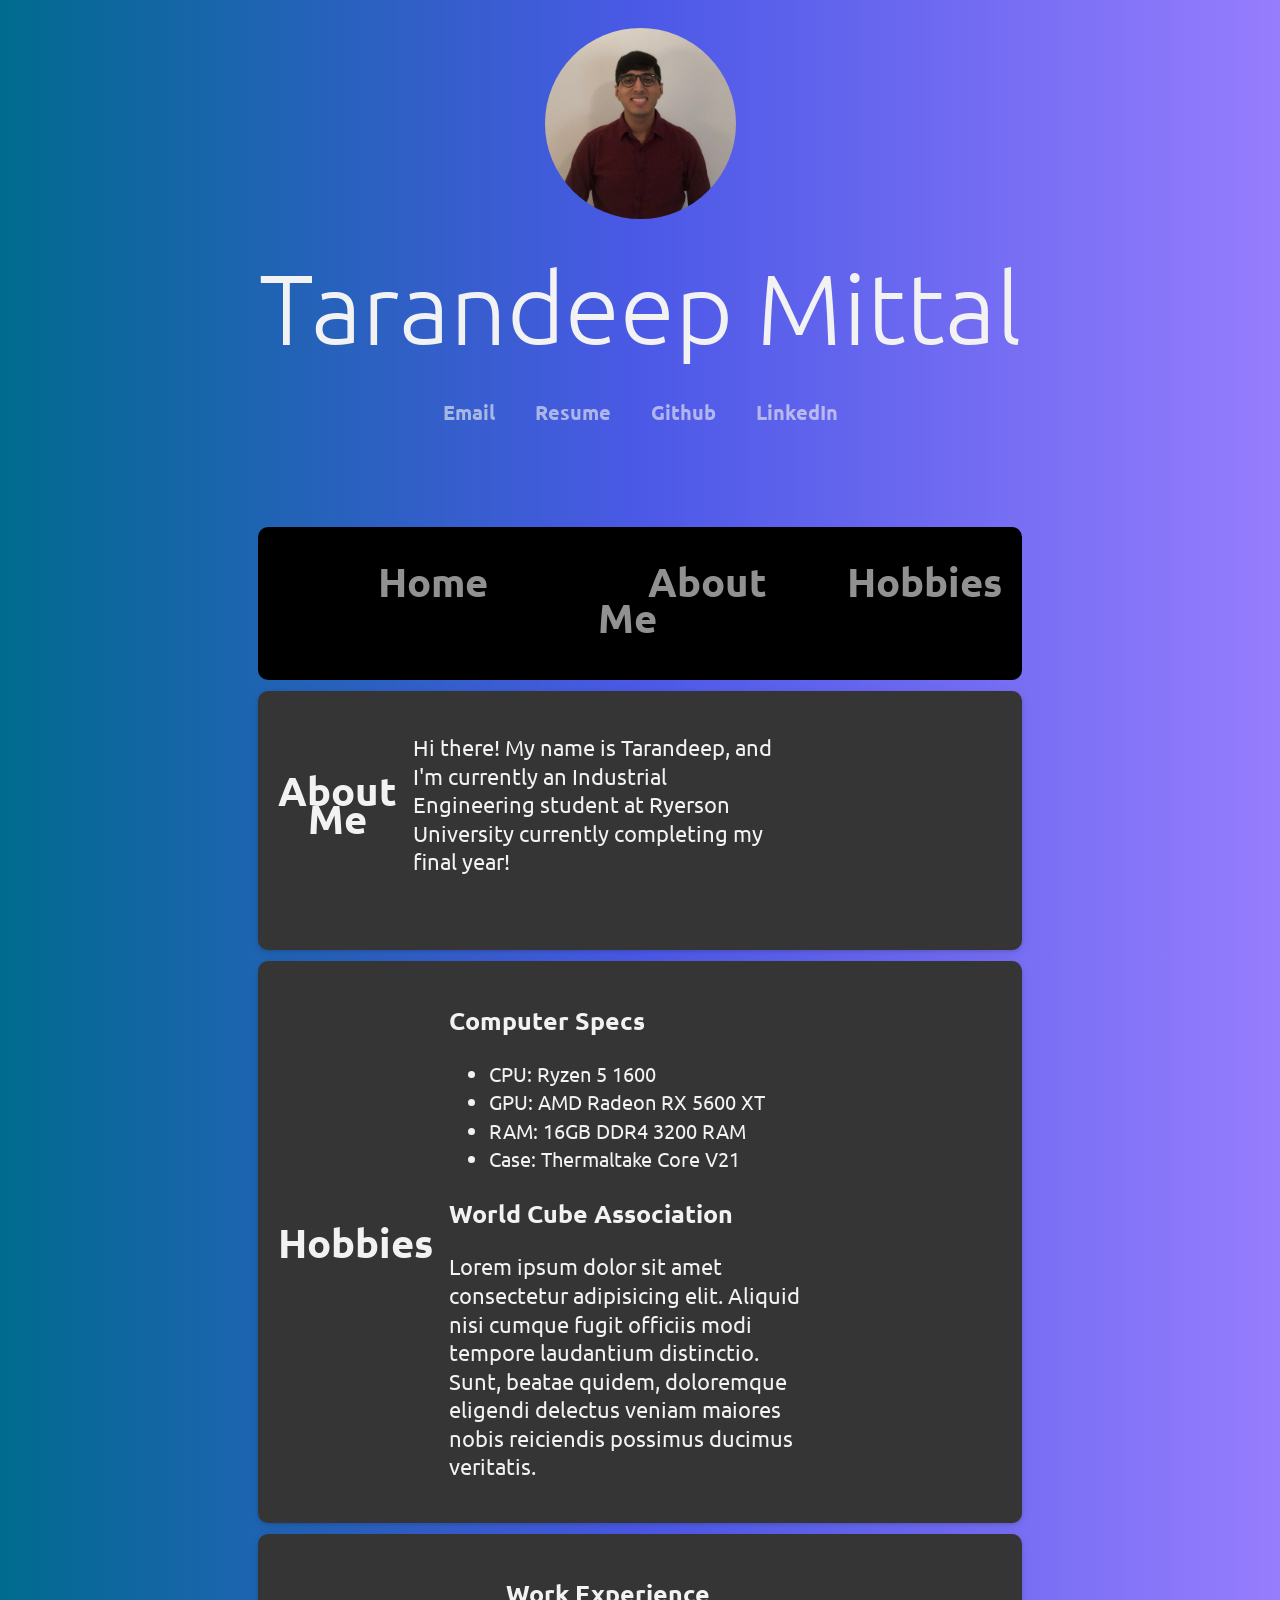
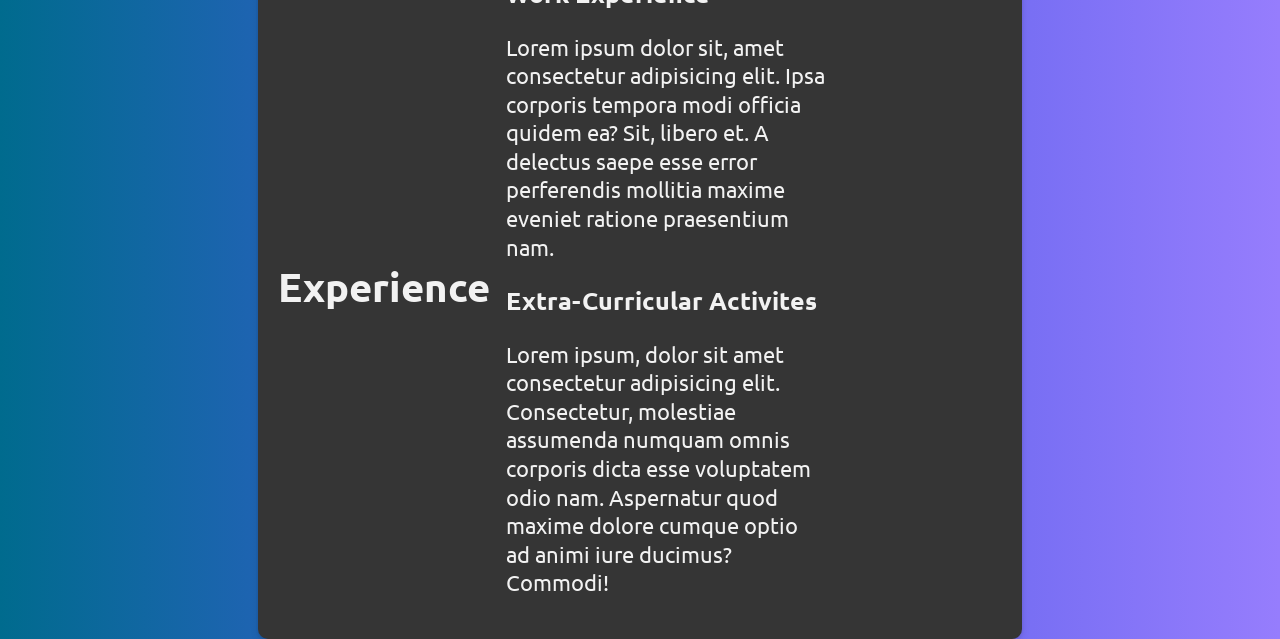
==== index.html @ d3ba20f2 "Adding text to website" ====
<!DOCTYPE html>
<html lang="en">

<head>
    <meta charset="UTF-8">
    <meta name="viewport" content="width=device-width, initial-scale=1.0">
    <meta name="descrition" content="Tarandeep Mittal is a Industrial Engineering student at Ryerson University looking for new opportunities">
    <meta name="tags" content="tmittal, tarandeep5, tarandeepmittal, tarandeep, Tarandeep Mittal, mittaltarandeep">
    <meta name="author" content="Tarandeep Mittal">
    <link rel="stylesheet" href="css/styles.css">
    <!--<link rel="stylesheet" href="css/testing.css">-->
    <link href="https://fonts.googleapis.com/css2?family=Ubuntu&display=swap" rel="stylesheet">
    <title>Tarandeep's Website</title>
</head>

<body>
    <div class="container" id = "home">
        <header id="top-header">
            <div>
                <div id="headshot">
                    <img src="/images/tarandeep_photo.jpeg" style="border-radius:50%;width:25%;height:25%"; alt="tarandeep's headshot"> 
                </div>
                <h1>Tarandeep Mittal</h1>
                <ul class="links">
                    <li><a href="#home">Email</a></li>
                    <li><a href="#about-me">Resume</a></li>
                    <li><a href="https://github.com/tdmittens">Github</a></li>
                    <li><a href="https://www.linkedin.com/in/tarandeepmittal/">LinkedIn</a></li>
                </ul>
            </div>
        
            <div>
                <ul class="navbar">
                    <li><a href="#home">Home</a></li>
                    <li><a href="#about-me">About Me</a></li>
                    <li><a href="#hobbies">Hobbies</a></li>
                    <li><a href="#experience">Experience</a></li>
                </ul>
            </div>
        </header>
        <div class="card" id="about-me-card">
            <div id="about-me-header">
                <h2>About Me</h2> 
            </div>
            <div id="about-me">
                <p>Hi there! My name is Tarandeep, and I'm currently an Industrial Engineering student at Ryerson University currently completing my final year!</p>    
            </div>
    
            <div id ="about-me-side">
    
            </div>
        </div>

        <div class="card" id="hobbies-card">
            <div id="hobbies-header">
                <h2>Hobbies</h2> 
            </div>
            <div id="hobbies">
                <div>
                    <h3>Computer Specs</h3>
                    <ul>
                        <li>CPU: Ryzen 5 1600</li>
                        <li>GPU: AMD Radeon RX 5600 XT</li>
                        <li>RAM: 16GB DDR4 3200 RAM</li>
                        <li>Case: Thermaltake Core V21</li>
                    </ul>
                </div>
                <div>
                    <h3>World Cube Association</h3>
                    <p>Lorem ipsum dolor sit amet consectetur adipisicing elit. Aliquid nisi cumque fugit officiis modi tempore laudantium distinctio. Sunt, beatae quidem, doloremque eligendi delectus veniam maiores nobis reiciendis possimus ducimus veritatis.</p>
                </div>
            </div>
    
            <div id="hobbies-side">
    
            </div>
        </div>
        
        <div class="card" id="experience-card">
            <div id="experience-header">
                <h2>Experience</h2> 
            </div>
            <div id="experience">
                <div>
                    <h3>Work Experience</h3>
                    <p>Lorem ipsum dolor sit, amet consectetur adipisicing elit. Ipsa corporis tempora modi officia quidem ea? Sit, libero et. A delectus saepe esse error perferendis mollitia maxime eveniet ratione praesentium nam.</p>    
                </div>
                <div>
                    <h3>Extra-Curricular Activites</h3>
                    <p>Lorem ipsum, dolor sit amet consectetur adipisicing elit. Consectetur, molestiae assumenda numquam omnis corporis dicta esse voluptatem odio nam. Aspernatur quod maxime dolore cumque optio ad animi iure ducimus? Commodi!</p>
                </div>
            </div>
    
            <div id="experience-side">
    
            </div>
        </div>

    </div>
</body>
</html>
---- css/styles.css ----
* {
    box-sizing: border-box;
  }

.container{
    /*width: 1000px;
    margin: 0 auto;*/
    display:grid;
    width: 100%;
    height: 100vh;
    grid-template-columns: 1.5fr 1fr;
    grid-template-rows: 0.5fr 1fr 1fr 1fr;
    grid-template-areas: 
        "top-header top-header"
        "about-me-card about-me-card"
        "hobbies-card hobbies-card"
        "experience-card experience-card";
    gap: 0.7rem;
}

.card {
    display: flex;
    flex-direction: column;
    justify-content: center;
    align-items: center;
    background-color: #353535;
    color: #f2f2f2;
    box-shadow: rgba(3,8,20,0.1) 0px 0.15rem 0.5rem, rgba(2, 8, 20, 0.1) 0px 0.075rem 0.175rem; /*https://www.youtube.com/watch?v=705XCEruZFs for ref later*/
    height: 100%;
    width: 100%;
    border-radius: 10px;
    transition: all 500ms;
    background-size: cover;
    background-position: center;
    background-repeat: no-repeat;
}

body{
    margin: 100;
    padding: 0;
    min-width: 320px;
    background: linear-gradient(to right,
    rgba(0,107,142,1),
    rgba(75,89,230,1),
    rgba(150,125,253,1));
    /*background: #fff;*/
    font-family: 'Ubuntu', sans-serif;
    font-size: 20px;
    line-height: 1.4285em;
    color: #f2f2f2;
    /*color: rgba(0,0,0,.87);*/
    /*background-color: #cceeff;*/
    padding: 20px 250px 20px
}
#headshot{
    display: block;
    margin-left: auto;
    margin-right: auto;
    width: 100%;
    max-width: 8000px;
    margin: 0 auto;
    text-align: center;
}

#top-header{
    text-align: center;
    grid-area: top-header;
}

#top-header h1 {
    font-size: 5em;
    font-weight: 300;
}

.links{
    margin:0;
    padding:0;
    display: flex;
    justify-content: center;
    text-align: center;
    gap: 2em;
}

.links li{
    list-style: none;
    padding:0.5em 0 5em;
}

.links li a{
    color: #f2f2f2;
    font-weight: 700;
    opacity: 0.6;
    text-decoration: none;
    transition: 0.3s;
}

.links li a:hover{
    opacity:1;
}

.navbar{
    padding: 2em;
    display: flex;
    list-style: none; /* removes bullets */
    margin: 0em 0em 0em; 
    padding: ;
    border-radius: 10px;
    overflow: hidden;
    background:black;
} 

.navbar li {
    flex: 1;
    justify-content: space-between;
}

.navbar li a{
    padding: 2em 2em;
    color: #f2f2f2;
    text-align: center;
    text-decoration: none;
    font-size: 2em;
    font-weight: 1000;
    opacity: 0.6;
}

.navbar li a:hover{
    opacity:1;
}

#about-me-card{
    padding: 1em;
    display: grid;
    grid-area: about-me-card;
    grid-template-columns: 0.5fr 2fr 1fr;
    grid-template-areas: 
        "about-me-header about-me about-me-side";
    gap: 1rem;
}

#about-me-header{
    grid-area:about-me-header;
}

#about-me{
    grid-area: about-me;
}

#about-me-side{
    grid-area: about-me-card;
}

#hobbies-card {
    padding: 1em;
    grid-area: hobbies-card;
    display: grid;
    grid-template-columns: 0.5fr 2fr 1fr;
    grid-template-areas: 
        "hobbies-header hobbies hobbies-side";
    gap: 1rem;
}

#hobbies-header{
    grid-area:hobbies-header;
}

#hobbies{
    grid-area: hobbies;
}

#hobbies-side{
    grid-area: hobbies-side;
}

#experience-card {
    padding: 1em;
    grid-area: experience-card;
    display: grid;
    grid-template-columns: 0.5fr 2fr 1fr;
    grid-template-areas: 
        "experience-header experience experience-side";
    gap: 1rem;
}

#experience-header{
    grid-area:experience-header;
}

#experience{
    grid-area: experience;
}

#experience-side{
    grid-area: experience-side;
}

h1{
    font-size: 50px;
}

h2 {
    font-size: 40px;
    text-align: center;
}

h3 {
    font-size: 25px;
}

p {
    font-size: 22px;
}

.position {
    font-size: 20px;
}
---- css/testing.css ----
.card {
    display: flex;
    flex-direction: column;
    justify-content: center;
    align-items: center;
    background-color: #353535;
    color: #f2f2f2;
    box-shadow: rgba(3,8,20,0.1) 0px 0.15rem 0.5rem, rgba(2, 8, 20, 0.1) 0px 0.075rem 0.175rem; /*https://www.youtube.com/watch?v=705XCEruZFs for ref later*/
    height: 100%;
    width: 100%;
    border-radius: 10px;
    transition: all 500ms;
    overflow: hidden;
    background-size: cover;
    background-position: center;
    background-repeat: no-repeat;
}

.card:hover{
    box-shadow: rgba(2,8,20,0.1) 0px 0.35rem 1.175rem, rgba(2, 8, 20, 0.08) 0px 0.175rem 0.5rem;
}


.headshot{
    max-width: 100px;
    margin: 0 auto;
    text-align: center;
}

.headshot h1 {
    font-size: 2em;
    font-weight: 300;
    color: #373d46;
}

.headshot h3 {
    font-weight: 300;
    line-height: 1.8em;
    color: #98a0ad;
}
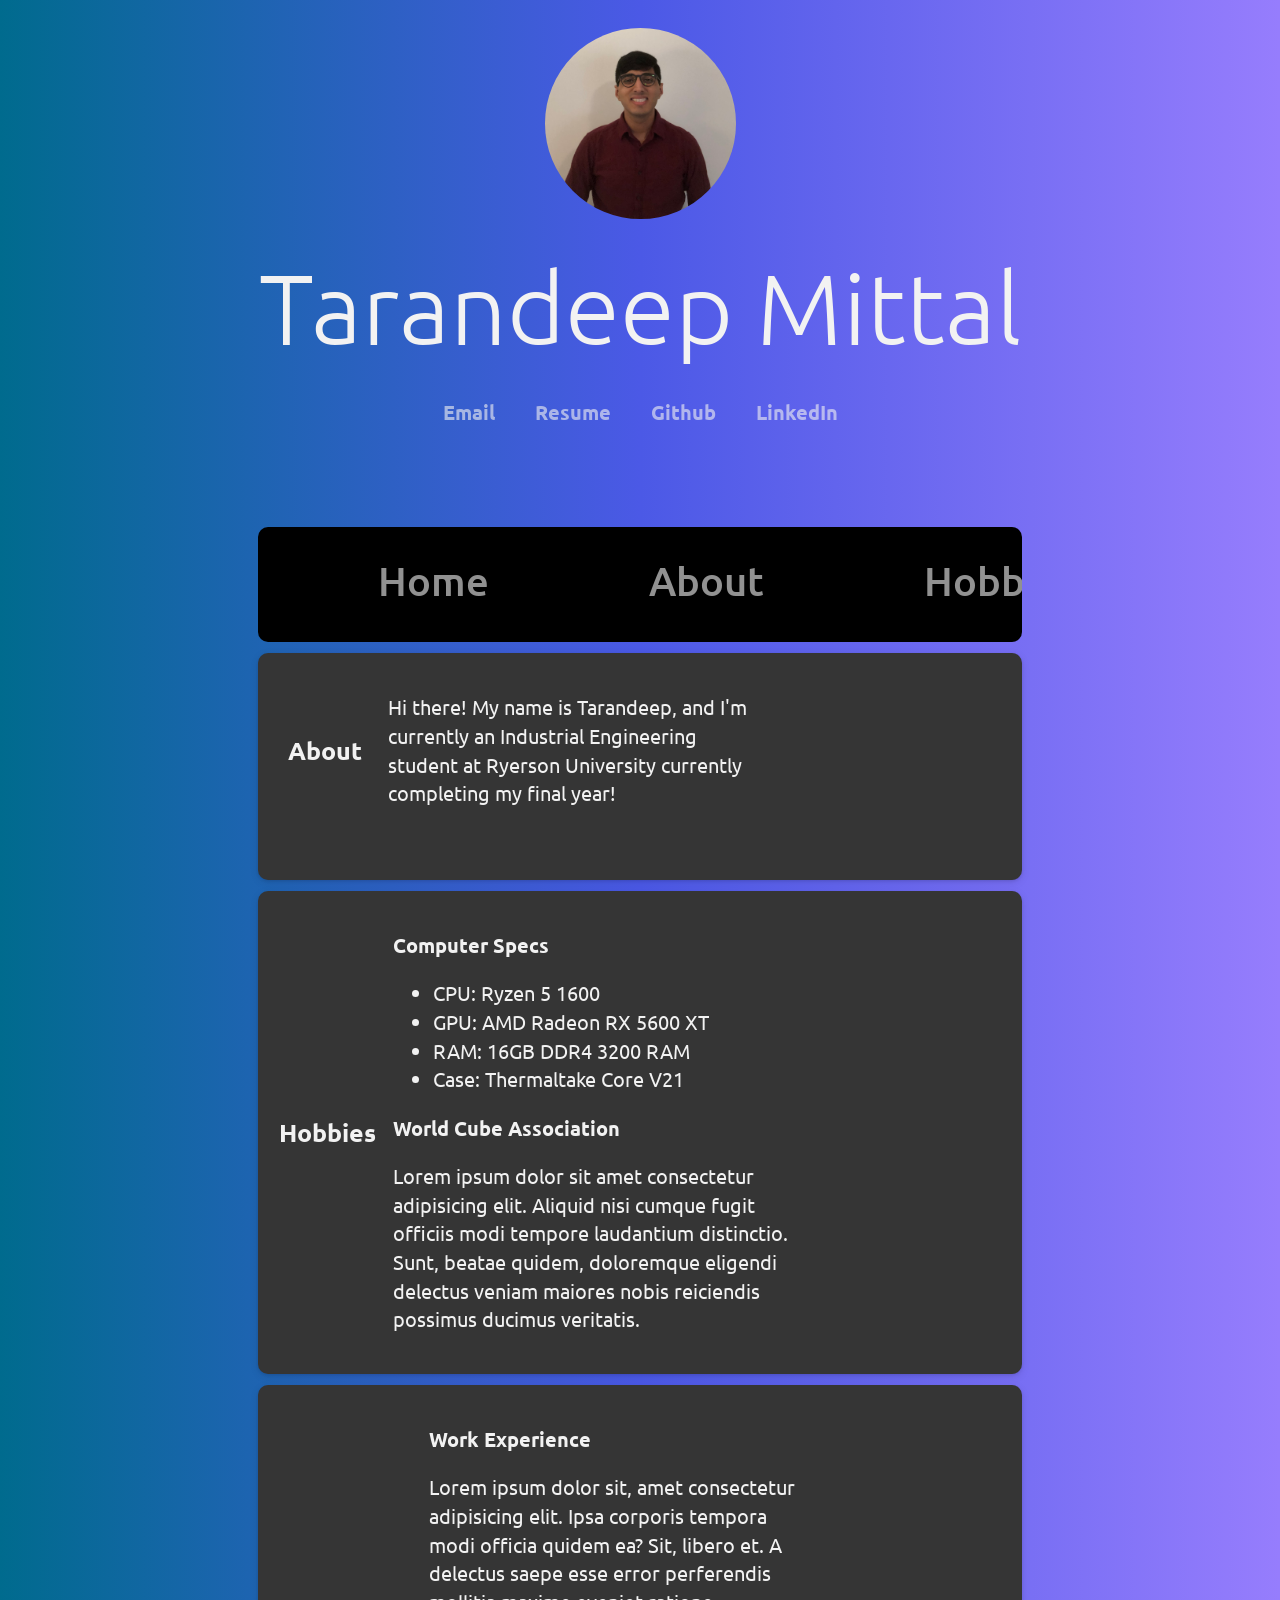
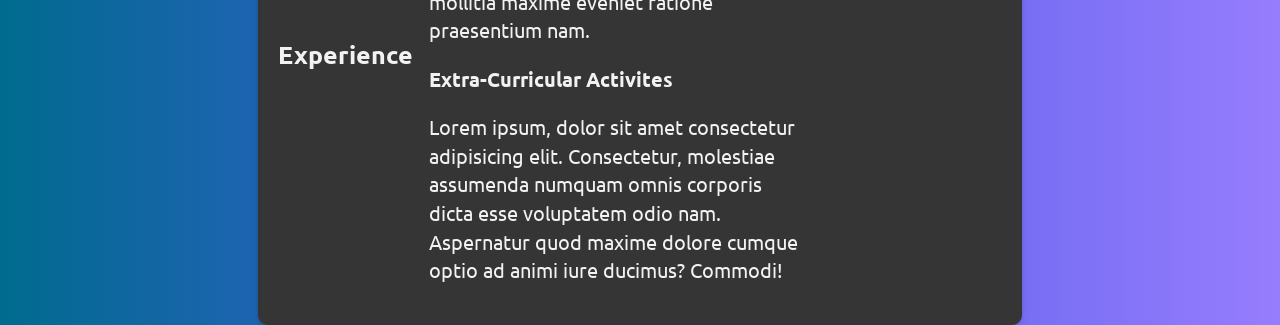
==== commit e4347268: "Update index.html" ====
--- a/index.html
+++ b/index.html
@@ -32,7 +32,7 @@
             <div>
                 <ul class="navbar">
                     <li><a href="#home">Home</a></li>
-                    <li><a href="#about-me">About Me</a></li>
+                    <li><a href="#about-me">About</a></li>
                     <li><a href="#hobbies">Hobbies</a></li>
                     <li><a href="#experience">Experience</a></li>
                 </ul>
@@ -40,7 +40,7 @@
         </header>
         <div class="card" id="about-me-card">
             <div id="about-me-header">
-                <h2>About Me</h2> 
+                <h2>About</h2> 
             </div>
             <div id="about-me">
                 <p>Hi there! My name is Tarandeep, and I'm currently an Industrial Engineering student at Ryerson University currently completing my final year!</p>    
--- a/css/styles.css
+++ b/css/styles.css
@@ -120,7 +120,7 @@
     text-align: center;
     text-decoration: none;
     font-size: 2em;
-    font-weight: 1000;
+    font-weight: 500;
     opacity: 0.6;
 }
 
@@ -195,20 +195,20 @@
 }
 
 h1{
-    font-size: 50px;
+    font-size: 40px;
 }
 
 h2 {
-    font-size: 40px;
+    font-size: 25px;
     text-align: center;
 }
 
 h3 {
-    font-size: 25px;
+    font-size: 20px;
 }
 
 p {
-    font-size: 22px;
+    font-size: 20px;
 }
 
 .position {
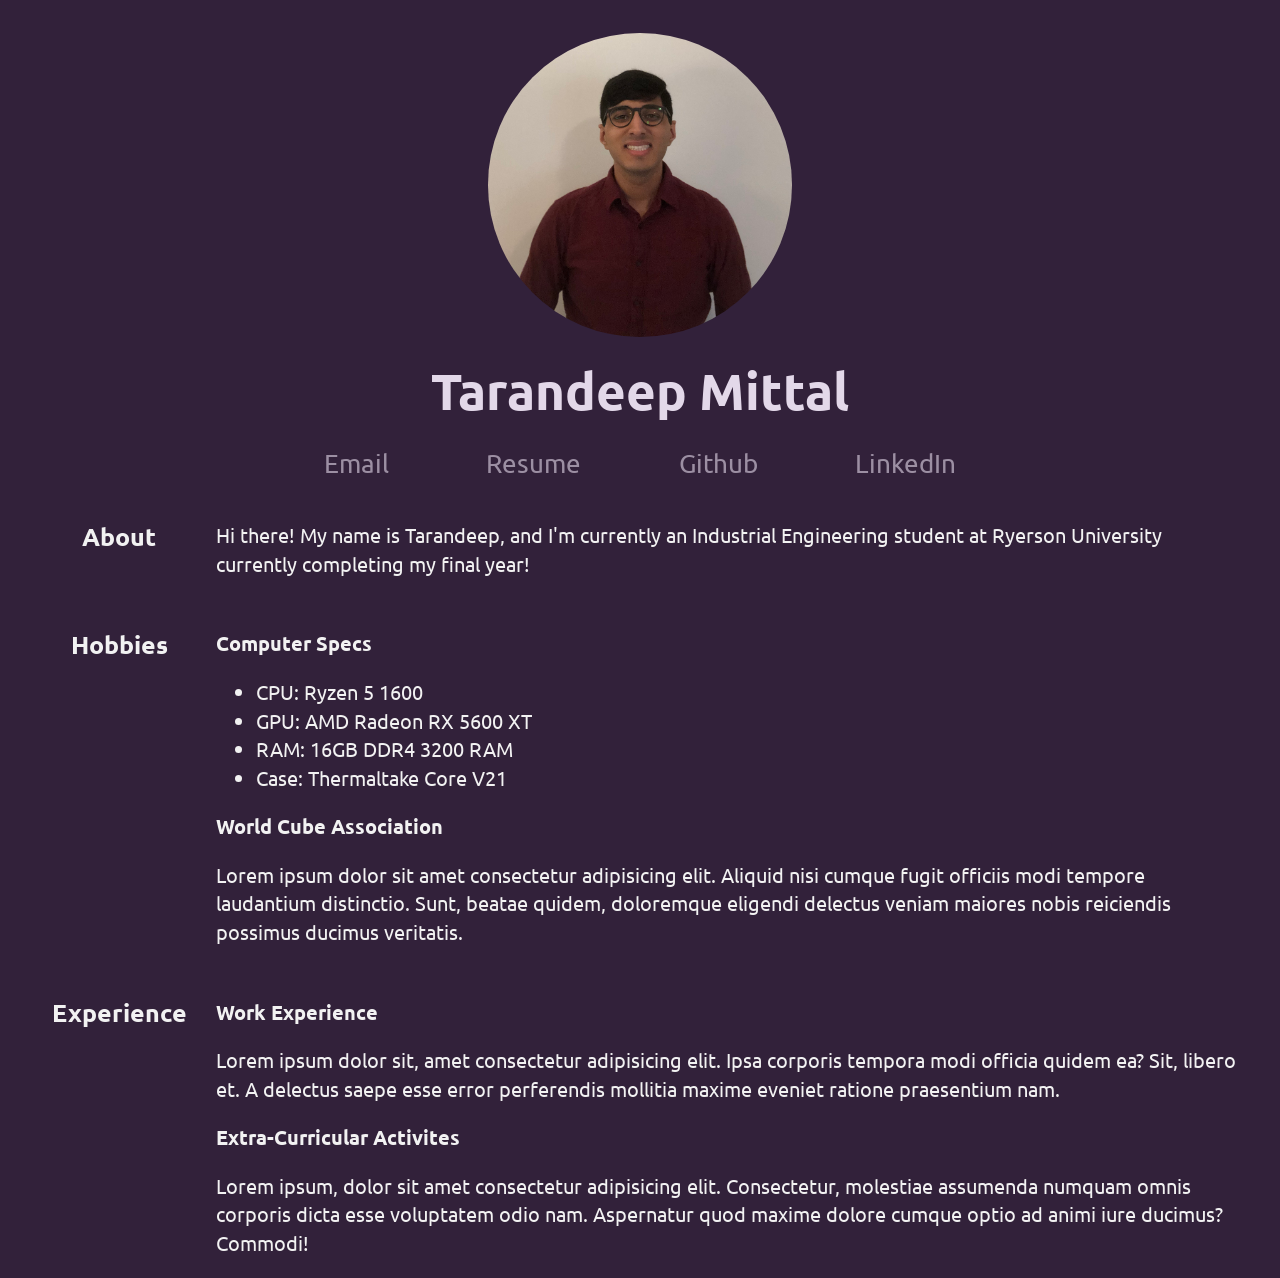
==== commit 76ade621: "website updates Updates to html and css, added responsive design" ====
--- a/index.html
+++ b/index.html
@@ -7,18 +7,18 @@
     <meta name="descrition" content="Tarandeep Mittal is a Industrial Engineering student at Ryerson University looking for new opportunities">
     <meta name="tags" content="tmittal, tarandeep5, tarandeepmittal, tarandeep, Tarandeep Mittal, mittaltarandeep">
     <meta name="author" content="Tarandeep Mittal">
-    <link rel="stylesheet" href="css/styles.css">
-    <!--<link rel="stylesheet" href="css/testing.css">-->
+    <link rel="stylesheet" href="src/css/styles.css">
+
     <link href="https://fonts.googleapis.com/css2?family=Ubuntu&display=swap" rel="stylesheet">
     <title>Tarandeep's Website</title>
 </head>
 
 <body>
-    <div class="container" id = "home">
+    <div class="container">
         <header id="top-header">
             <div>
                 <div id="headshot">
-                    <img src="/images/tarandeep_photo.jpeg" style="border-radius:50%;width:25%;height:25%"; alt="tarandeep's headshot"> 
+                    <img src="/src/images/tarandeep_photo.jpeg" style="border-radius:50%;width:25%;height:25%"; alt="tarandeep's headshot"> 
                 </div>
                 <h1>Tarandeep Mittal</h1>
                 <ul class="links">
@@ -28,7 +28,7 @@
                     <li><a href="https://www.linkedin.com/in/tarandeepmittal/">LinkedIn</a></li>
                 </ul>
             </div>
-        
+            <!--       
             <div>
                 <ul class="navbar">
                     <li><a href="#home">Home</a></li>
@@ -37,65 +37,52 @@
                     <li><a href="#experience">Experience</a></li>
                 </ul>
             </div>
+            --> 
         </header>
-        <div class="card" id="about-me-card">
-            <div id="about-me-header">
-                <h2>About</h2> 
-            </div>
-            <div id="about-me">
-                <p>Hi there! My name is Tarandeep, and I'm currently an Industrial Engineering student at Ryerson University currently completing my final year!</p>    
-            </div>
-    
-            <div id ="about-me-side">
-    
-            </div>
+
+        <!-- ABOUT ME -->
+        <div id="about-me-header">
+            <h2>About</h2> 
         </div>
 
-        <div class="card" id="hobbies-card">
-            <div id="hobbies-header">
-                <h2>Hobbies</h2> 
-            </div>
-            <div id="hobbies">
-                <div>
-                    <h3>Computer Specs</h3>
-                    <ul>
-                        <li>CPU: Ryzen 5 1600</li>
-                        <li>GPU: AMD Radeon RX 5600 XT</li>
-                        <li>RAM: 16GB DDR4 3200 RAM</li>
-                        <li>Case: Thermaltake Core V21</li>
-                    </ul>
-                </div>
-                <div>
-                    <h3>World Cube Association</h3>
-                    <p>Lorem ipsum dolor sit amet consectetur adipisicing elit. Aliquid nisi cumque fugit officiis modi tempore laudantium distinctio. Sunt, beatae quidem, doloremque eligendi delectus veniam maiores nobis reiciendis possimus ducimus veritatis.</p>
-                </div>
-            </div>
-    
-            <div id="hobbies-side">
-    
-            </div>
-        </div>
-        
-        <div class="card" id="experience-card">
-            <div id="experience-header">
-                <h2>Experience</h2> 
-            </div>
-            <div id="experience">
-                <div>
-                    <h3>Work Experience</h3>
-                    <p>Lorem ipsum dolor sit, amet consectetur adipisicing elit. Ipsa corporis tempora modi officia quidem ea? Sit, libero et. A delectus saepe esse error perferendis mollitia maxime eveniet ratione praesentium nam.</p>    
-                </div>
-                <div>
-                    <h3>Extra-Curricular Activites</h3>
-                    <p>Lorem ipsum, dolor sit amet consectetur adipisicing elit. Consectetur, molestiae assumenda numquam omnis corporis dicta esse voluptatem odio nam. Aspernatur quod maxime dolore cumque optio ad animi iure ducimus? Commodi!</p>
-                </div>
-            </div>
-    
-            <div id="experience-side">
-    
-            </div>
+        <div id="about-me">
+            <p>Hi there! My name is Tarandeep, and I'm currently an Industrial Engineering student at Ryerson University currently completing my final year!</p>    
         </div>
 
+        <!-- HOBBIES -->
+        <div id="hobbies-header">
+            <h2>Hobbies</h2> 
+        </div>
+        <div id="hobbies">
+            <div>
+                <h3>Computer Specs</h3>
+                <ul>
+                    <li>CPU: Ryzen 5 1600</li>
+                    <li>GPU: AMD Radeon RX 5600 XT</li>
+                    <li>RAM: 16GB DDR4 3200 RAM</li>
+                    <li>Case: Thermaltake Core V21</li>
+                </ul>
+            </div>
+            <div>
+                <h3>World Cube Association</h3>
+                <p>Lorem ipsum dolor sit amet consectetur adipisicing elit. Aliquid nisi cumque fugit officiis modi tempore laudantium distinctio. Sunt, beatae quidem, doloremque eligendi delectus veniam maiores nobis reiciendis possimus ducimus veritatis.</p>
+            </div>
+        </div>   
+
+        <!-- EXPERIENCE -->
+        <div id="experience-header">
+            <h2>Experience</h2> 
+        </div>
+        <div id="experience">
+            <div>
+                <h3>Work Experience</h3>
+                <p>Lorem ipsum dolor sit, amet consectetur adipisicing elit. Ipsa corporis tempora modi officia quidem ea? Sit, libero et. A delectus saepe esse error perferendis mollitia maxime eveniet ratione praesentium nam.</p>    
+            </div>
+            <div>
+                <h3>Extra-Curricular Activites</h3>
+                <p>Lorem ipsum, dolor sit amet consectetur adipisicing elit. Consectetur, molestiae assumenda numquam omnis corporis dicta esse voluptatem odio nam. Aspernatur quod maxime dolore cumque optio ad animi iure ducimus? Commodi!</p>
+            </div>
+        </div>   
     </div>
 </body>
 </html>
--- a/src/css/styles.css
+++ b/src/css/styles.css
@@ -0,0 +1,203 @@
+* {
+    box-sizing: border-box;
+  }
+
+.container{
+    /*width: 1000px;
+    margin: 0 auto;*/
+
+    /*https://www.youtube.com/watch?v=68O6eOGAGqA for ref*/
+    display:grid;
+    width: 100%;
+    height: 100vh;
+    grid-template-columns: 0.5fr 3fr;
+    grid-template-rows: 0.5fr 1fr 1fr 1fr;
+    grid-template-areas: 
+        "top-header top-header"
+        "about-me-header about-me"
+        "hobbies-header hobbies"
+        "experience-header experience ";
+    grid-gap: 0.7rem;
+    padding: 2%
+}
+
+body{
+    margin: 100;
+    padding: 0;
+    min-width: 320px;
+    /*background: linear-gradient(to right,
+    rgba(0,107,142,1),
+    rgba(75,89,230,1),
+    rgba(150,125,253,1));*/
+    background: #32213A;
+    font-family: 'Ubuntu', sans-serif;
+    font-size: 20px;
+    line-height: 1.4285em;
+    color: #f2f2f2;
+    /*color: rgba(0,0,0,.87);*/
+    /*background-color: #cceeff;*/
+    /*padding: 20px 250px 20px*/
+}
+/*
+#card {
+    display: flex;
+    flex-direction: column;
+    justify-content: center;
+    align-items: center;
+    background-color: #E3D8E9;
+    color: black;
+    box-shadow: rgba(3,8,20,0.1) 0px 0.15rem 0.5rem, rgba(2, 8, 20, 0.1) 0px 0.075rem 0.175rem; /*https://www.youtube.com/watch?v=705XCEruZFs for ref later
+    height: 100%;
+    width: 100%;
+    border-radius: 10px;
+    transition: all 500ms;
+    background-size: cover;
+    background-position: center;
+    background-repeat: no-repeat;
+    padding: 5%;
+}*/
+
+#headshot{
+    display: block;
+    margin-left: auto;
+    margin-right: auto;
+    width: 100%;
+    max-width: 8000px;
+    margin: 0 auto;
+    text-align: center;
+}
+
+#top-header{
+    text-align: center;
+    grid-area: top-header;
+}
+
+#top-header h1 {
+    font-size: 4vw;
+    color: #E3D8E9;
+}
+
+.links{
+    margin:0;
+    padding:0;
+    display: flex;
+    justify-content: center;
+    text-align: center;
+    gap: 8%;
+}
+
+.links li{
+    list-style: none;
+    padding:0.5em 0;
+}
+
+.links li a{
+    color: #E3D8E9;
+    font-size: 2vw;
+    opacity: 0.6;
+    text-decoration: none;
+    transition: 0.3s;
+}
+
+.links li a:hover{
+    opacity:1;
+}
+/*
+.navbar{
+    padding: 2em;
+    display: flex;
+    list-style: none; 
+    margin: 0em 0em 0em; 
+    border-radius: 10px;
+    overflow: hidden;
+    background:black;
+} 
+
+.navbar li {
+    flex: 1;
+    justify-content: space-between;
+}
+
+.navbar li a{
+    padding: 2em 2em;
+    color: #f2f2f2;
+    text-align: center;
+    text-decoration: none;
+    font-size: 2em;
+    font-weight: 500;
+    opacity: 0.6;
+}
+
+.navbar li a:hover{
+    opacity:1;
+}
+*/
+
+#about-me-header{
+    grid-area:about-me-header;
+}
+
+#about-me{
+    grid-area: about-me;
+}
+
+#hobbies-header{
+    grid-area: hobbies-header;
+}
+
+#hobbies{
+    grid-area: hobbies;
+}
+
+#experience-header{
+    grid-area: experience-header;
+}
+
+#experience{
+    grid-area: experience;
+}
+
+h1{
+    font-size: 40px;
+}
+
+h2 {
+    font-size: 25px;
+    text-align: center;
+}
+
+h3 {
+    font-size: 20px;
+}
+
+p {
+    font-size: 20px;
+}
+
+.position {
+    font-size: 20px;
+}
+
+@media only screen and (max-width: 770px) {
+    .container{
+        grid-template-columns: 1fr;
+        grid-template-rows: 2fr 0.5fr 2fr 1fr 0.5fr 2fr 1fr 0.5fr 2fr 1fr;
+        grid-template-areas: 
+            "top-header"
+            "about-me-header"
+            "about-me" 
+            "about-me-side"
+            "hobbies-header" 
+            "hobbies" 
+            "hobbies-side"
+            "experience-header"
+            "experience"
+            "experience-side";   
+    }
+    #top-header h1 {
+        font-size: 8vw;
+    }
+    .links li a{
+        font-size: 4vw;
+    }
+}
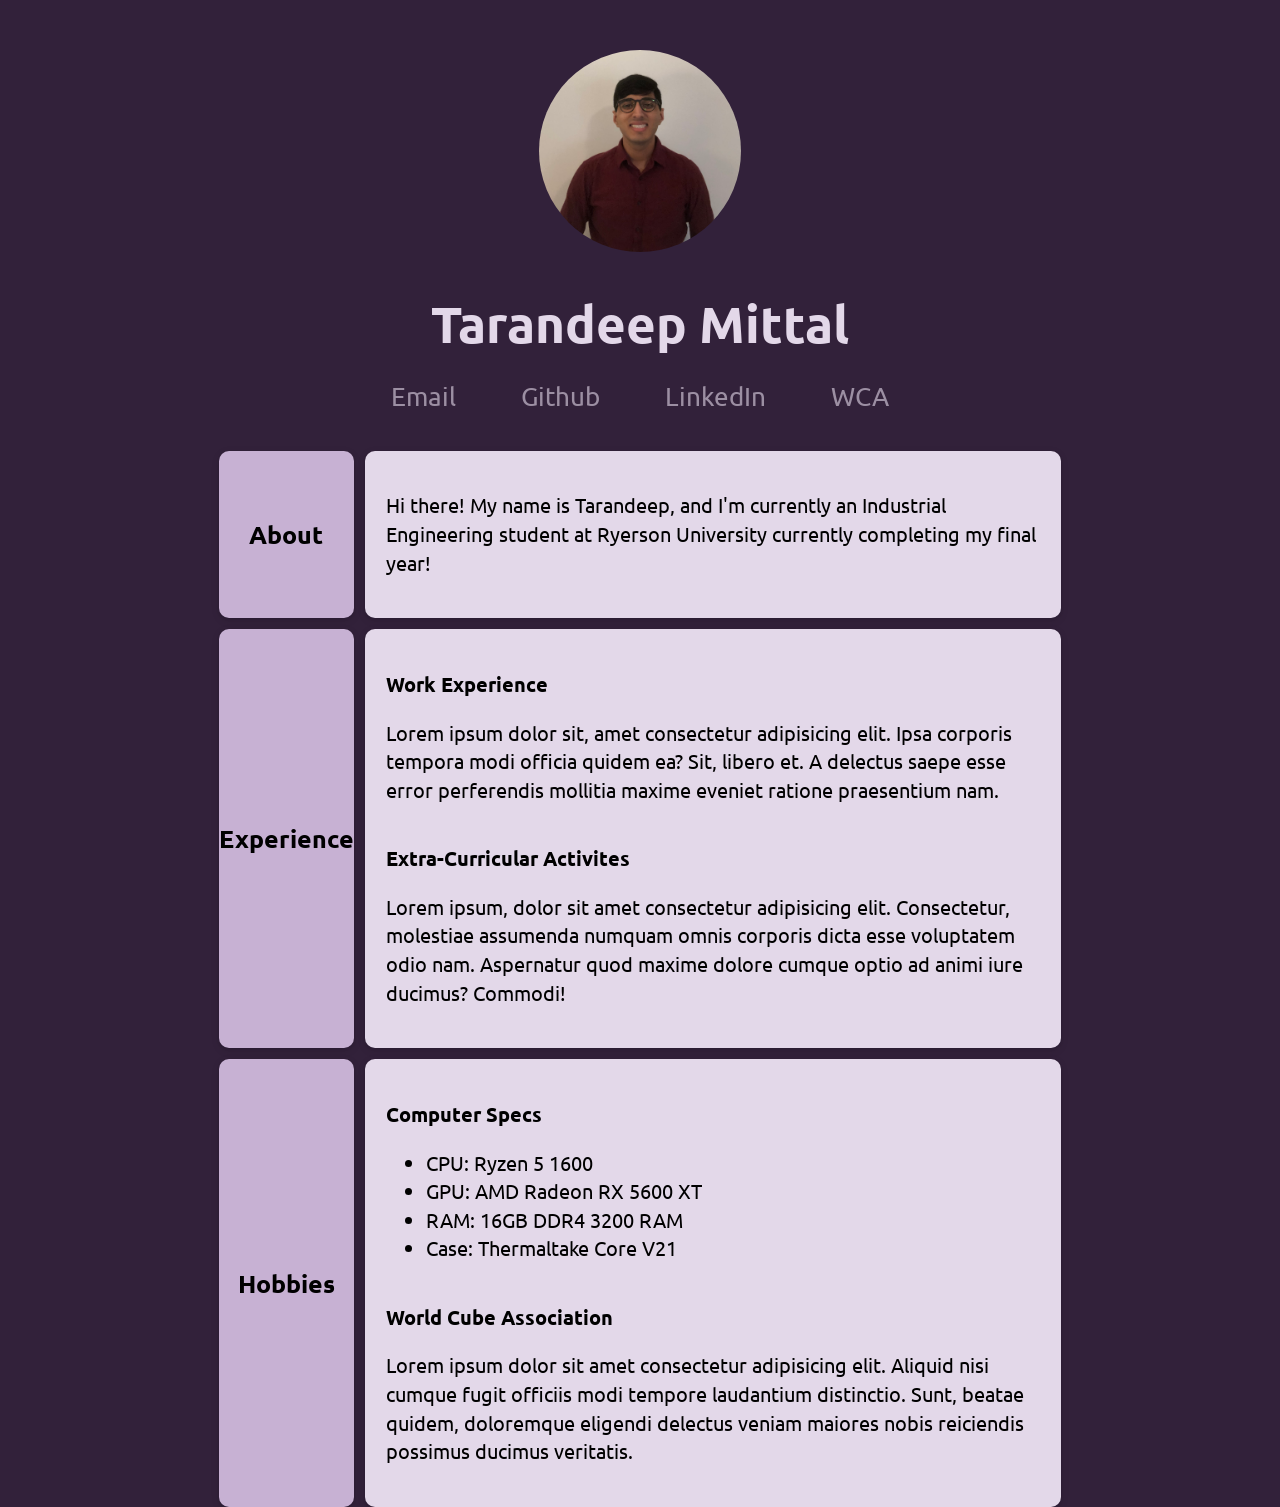
==== commit 302a71e4: "additional updates additional website updates, to help to roll back" ====
--- a/index.html
+++ b/index.html
@@ -22,10 +22,10 @@
                 </div>
                 <h1>Tarandeep Mittal</h1>
                 <ul class="links">
-                    <li><a href="#home">Email</a></li>
-                    <li><a href="#about-me">Resume</a></li>
+                    <li><a href="mailto:tmittal@ryerson.ca">Email</a></li>
                     <li><a href="https://github.com/tdmittens">Github</a></li>
                     <li><a href="https://www.linkedin.com/in/tarandeepmittal/">LinkedIn</a></li>
+                    <li><a href="https://www.worldcubeassociation.org/persons/2014MITT02">WCA</a></li>
                 </ul>
             </div>
             <!--       
@@ -41,19 +41,34 @@
         </header>
 
         <!-- ABOUT ME -->
-        <div id="about-me-header">
+        <div id="about-me-header" class="subject">
             <h2>About</h2> 
         </div>
 
-        <div id="about-me">
+        <div id="about-me" class="text">
             <p>Hi there! My name is Tarandeep, and I'm currently an Industrial Engineering student at Ryerson University currently completing my final year!</p>    
         </div>
 
+        <!-- EXPERIENCE -->
+        <div id="experience-header" class="subject">
+            <h2>Experience</h2> 
+        </div>
+        <div id="experience" class="text">
+            <div>
+                <h3>Work Experience</h3>
+                <p>Lorem ipsum dolor sit, amet consectetur adipisicing elit. Ipsa corporis tempora modi officia quidem ea? Sit, libero et. A delectus saepe esse error perferendis mollitia maxime eveniet ratione praesentium nam.</p>    
+            </div>
+            <div>
+                <h3>Extra-Curricular Activites</h3>
+                <p>Lorem ipsum, dolor sit amet consectetur adipisicing elit. Consectetur, molestiae assumenda numquam omnis corporis dicta esse voluptatem odio nam. Aspernatur quod maxime dolore cumque optio ad animi iure ducimus? Commodi!</p>
+            </div>
+        </div>  
+
         <!-- HOBBIES -->
-        <div id="hobbies-header">
+        <div id="hobbies-header" class="subject">
             <h2>Hobbies</h2> 
         </div>
-        <div id="hobbies">
+        <div id="hobbies" class="text">
             <div>
                 <h3>Computer Specs</h3>
                 <ul>
@@ -68,21 +83,7 @@
                 <p>Lorem ipsum dolor sit amet consectetur adipisicing elit. Aliquid nisi cumque fugit officiis modi tempore laudantium distinctio. Sunt, beatae quidem, doloremque eligendi delectus veniam maiores nobis reiciendis possimus ducimus veritatis.</p>
             </div>
         </div>   
-
-        <!-- EXPERIENCE -->
-        <div id="experience-header">
-            <h2>Experience</h2> 
-        </div>
-        <div id="experience">
-            <div>
-                <h3>Work Experience</h3>
-                <p>Lorem ipsum dolor sit, amet consectetur adipisicing elit. Ipsa corporis tempora modi officia quidem ea? Sit, libero et. A delectus saepe esse error perferendis mollitia maxime eveniet ratione praesentium nam.</p>    
-            </div>
-            <div>
-                <h3>Extra-Curricular Activites</h3>
-                <p>Lorem ipsum, dolor sit amet consectetur adipisicing elit. Consectetur, molestiae assumenda numquam omnis corporis dicta esse voluptatem odio nam. Aspernatur quod maxime dolore cumque optio ad animi iure ducimus? Commodi!</p>
-            </div>
-        </div>   
+ 
     </div>
 </body>
 </html>
--- a/src/css/styles.css
+++ b/src/css/styles.css
@@ -10,13 +10,13 @@
     display:grid;
     width: 100%;
     height: 100vh;
-    grid-template-columns: 0.5fr 3fr;
-    grid-template-rows: 0.5fr 1fr 1fr 1fr;
+    grid-template-columns: 0.75fr 0.5fr 3fr 0.75fr;
+    /*grid-template-rows: 0.5fr 1fr 1fr 1fr;*/
     grid-template-areas: 
-        "top-header top-header"
-        "about-me-header about-me"
-        "hobbies-header hobbies"
-        "experience-header experience ";
+        ". top-header top-header ."
+        ". about-me-header about-me ."
+        ". experience-header experience ."
+        ". hobbies-header hobbies .";
     grid-gap: 0.7rem;
     padding: 2%
 }
@@ -24,7 +24,7 @@
 body{
     margin: 100;
     padding: 0;
-    min-width: 320px;
+    /*min-width: 320px;*/
     /*background: linear-gradient(to right,
     rgba(0,107,142,1),
     rgba(75,89,230,1),
@@ -65,11 +65,15 @@
     max-width: 8000px;
     margin: 0 auto;
     text-align: center;
+    padding: 2%
 }
 
 #top-header{
     text-align: center;
     grid-area: top-header;
+    /*background-image: url(/src/images/toronto-skyli9ne.jpg);
+    background-size: 100% 100%;*/
+    border: 5%;
 }
 
 #top-header h1 {
@@ -78,7 +82,7 @@
 }
 
 .links{
-    margin:0;
+    margin:2%;
     padding:0;
     display: flex;
     justify-content: center;
@@ -133,6 +137,41 @@
 }
 */
 
+.subject{
+    display: flex;
+    flex-direction: column;
+    justify-content: center;
+    align-items: center;
+    background-color: #C7B1D3;
+    color: black;
+    box-shadow: rgba(3,8,20,0.1) 0px 0.15rem 0.5rem, rgba(2, 8, 20, 0.1) 0px 0.075rem 0.175rem; 
+    height: 100%;
+    width: 100%;
+    border-radius: 10px;
+    transition: all 500ms;
+    background-size: cover;
+    background-position: center;
+    background-repeat: no-repeat;
+    padding: 3%;
+}
+
+.text{
+    display: flex;
+    flex-direction: column;
+    justify-content: center;
+    background-color: #E3D8E9;
+    color: black;
+    box-shadow: rgba(3,8,20,0.1) 0px 0.15rem 0.5rem, rgba(2, 8, 20, 0.1) 0px 0.075rem 0.175rem; 
+    height: 100%;
+    width: 100%;
+    border-radius: 10px;
+    transition: all 500ms;
+    background-size: cover;
+    background-position: center;
+    background-repeat: no-repeat;
+    padding: 3%;
+}
+
 #about-me-header{
     grid-area:about-me-header;
 }
@@ -170,29 +209,26 @@
     font-size: 20px;
 }
 
+h4{
+    font-size: 18px;
+}
+
 p {
-    font-size: 20px;
-}
-
-.position {
     font-size: 20px;
 }
 
 @media only screen and (max-width: 770px) {
     .container{
         grid-template-columns: 1fr;
-        grid-template-rows: 2fr 0.5fr 2fr 1fr 0.5fr 2fr 1fr 0.5fr 2fr 1fr;
+        /*grid-template-rows: 2fr 0.1fr 2fr 0.1fr 2fr 0.1fr 2fr;*/
         grid-template-areas: 
             "top-header"
             "about-me-header"
             "about-me" 
-            "about-me-side"
             "hobbies-header" 
             "hobbies" 
-            "hobbies-side"
             "experience-header"
-            "experience"
-            "experience-side";   
+            "experience";   
     }
     #top-header h1 {
         font-size: 8vw;
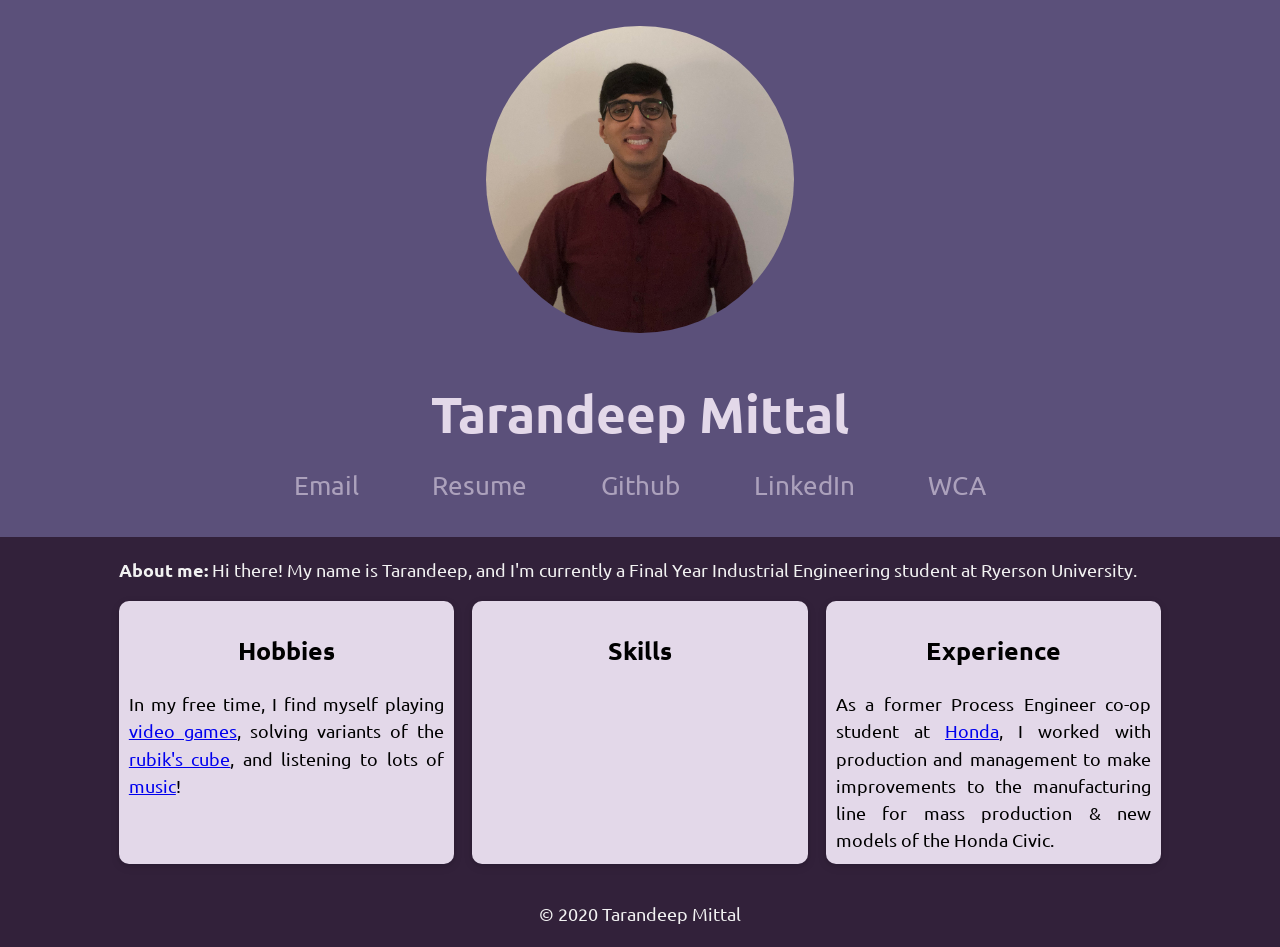
==== commit 4e86d973: "description updates Description updates for github" ====
--- a/index.html
+++ b/index.html
@@ -23,6 +23,7 @@
                 <h1>Tarandeep Mittal</h1>
                 <ul class="links">
                     <li><a href="mailto:tmittal@ryerson.ca">Email</a></li>
+                    <li><a href="https://ryersonprod-my.sharepoint.com/:b:/g/personal/tmittal_ryerson_ca/EaMP7UIW5fNBpak7nJiFl4cBqBl3NiJxjbB5ypyGC-L8jQ?e=husxuJ">Resume</a></li>
                     <li><a href="https://github.com/tdmittens">Github</a></li>
                     <li><a href="https://www.linkedin.com/in/tarandeepmittal/">LinkedIn</a></li>
                     <li><a href="https://www.worldcubeassociation.org/persons/2014MITT02">WCA</a></li>
@@ -41,49 +42,35 @@
         </header>
 
         <!-- ABOUT ME -->
-        <div id="about-me-header" class="subject">
-            <h2>About</h2> 
+        <div id="about-me">
+            <span> <b>About me: </b>Hi there! My name is Tarandeep, and I'm currently a Final Year Industrial Engineering student at Ryerson University.</span>    
         </div>
 
-        <div id="about-me" class="text">
-            <p>Hi there! My name is Tarandeep, and I'm currently an Industrial Engineering student at Ryerson University currently completing my final year!</p>    
+        <!--Skillset-->
+        <div id="skillset" class="text"> 
+            <h2>Skills</h2>
+            <p></p>
+            
         </div>
 
         <!-- EXPERIENCE -->
-        <div id="experience-header" class="subject">
-            <h2>Experience</h2> 
-        </div>
         <div id="experience" class="text">
-            <div>
-                <h3>Work Experience</h3>
-                <p>Lorem ipsum dolor sit, amet consectetur adipisicing elit. Ipsa corporis tempora modi officia quidem ea? Sit, libero et. A delectus saepe esse error perferendis mollitia maxime eveniet ratione praesentium nam.</p>    
-            </div>
-            <div>
-                <h3>Extra-Curricular Activites</h3>
-                <p>Lorem ipsum, dolor sit amet consectetur adipisicing elit. Consectetur, molestiae assumenda numquam omnis corporis dicta esse voluptatem odio nam. Aspernatur quod maxime dolore cumque optio ad animi iure ducimus? Commodi!</p>
-            </div>
+            <h2>Experience</h2>
+            <span>As a former Process Engineer co-op student at <a href="http://www.hondacanadamfg.ca/">Honda</a>, I worked with production and management to make improvements to the manufacturing line for mass production & new models of the Honda Civic.</span>
         </div>  
 
         <!-- HOBBIES -->
-        <div id="hobbies-header" class="subject">
-            <h2>Hobbies</h2> 
-        </div>
         <div id="hobbies" class="text">
-            <div>
-                <h3>Computer Specs</h3>
-                <ul>
-                    <li>CPU: Ryzen 5 1600</li>
-                    <li>GPU: AMD Radeon RX 5600 XT</li>
-                    <li>RAM: 16GB DDR4 3200 RAM</li>
-                    <li>Case: Thermaltake Core V21</li>
-                </ul>
-            </div>
-            <div>
-                <h3>World Cube Association</h3>
-                <p>Lorem ipsum dolor sit amet consectetur adipisicing elit. Aliquid nisi cumque fugit officiis modi tempore laudantium distinctio. Sunt, beatae quidem, doloremque eligendi delectus veniam maiores nobis reiciendis possimus ducimus veritatis.</p>
-            </div>
+            <h2>Hobbies</h2>
+            <span>In my free time, I find myself playing <a href="https://steamcommunity.com/id/dipmaestro/"> video games</a>, 
+                solving variants of the <a href="https://www.worldcubeassociation.org/persons/2014MITT02">rubik's cube</a>, 
+                and listening to lots of <a href="https://open.spotify.com/user/mittaltarandeep">music</a>!
+            </span>
         </div>   
  
+        <div id="footer">
+            <p>© 2020 Tarandeep Mittal</p>
+        </div>
     </div>
 </body>
 </html>
--- a/src/css/styles.css
+++ b/src/css/styles.css
@@ -1,5 +1,6 @@
 * {
     box-sizing: border-box;
+    font-size: 1.42vw;
   }
 
 .container{
@@ -10,20 +11,16 @@
     display:grid;
     width: 100%;
     height: 100vh;
-    grid-template-columns: 0.75fr 0.5fr 3fr 0.75fr;
-    /*grid-template-rows: 0.5fr 1fr 1fr 1fr;*/
+    grid-template-columns: 0.3fr 1fr 1fr 1fr 0.3fr;
     grid-template-areas: 
-        ". top-header top-header ."
-        ". about-me-header about-me ."
-        ". experience-header experience ."
-        ". hobbies-header hobbies .";
-    grid-gap: 0.7rem;
-    padding: 2%
+        "top-header top-header top-header top-header top-header"
+        ". about-me about-me about-me ."
+        ". hobbies skillset experience ."
+        "footer footer footer footer footer";
+    grid-gap: 1rem;
 }
 
 body{
-    margin: 100;
-    padding: 0;
     /*min-width: 320px;*/
     /*background: linear-gradient(to right,
     rgba(0,107,142,1),
@@ -34,6 +31,7 @@
     font-size: 20px;
     line-height: 1.4285em;
     color: #f2f2f2;
+    margin: 0
     /*color: rgba(0,0,0,.87);*/
     /*background-color: #cceeff;*/
     /*padding: 20px 250px 20px*/
@@ -71,6 +69,7 @@
 #top-header{
     text-align: center;
     grid-area: top-header;
+    background-color: #5B507A;
     /*background-image: url(/src/images/toronto-skyli9ne.jpg);
     background-size: 100% 100%;*/
     border: 5%;
@@ -87,7 +86,7 @@
     display: flex;
     justify-content: center;
     text-align: center;
-    gap: 8%;
+    gap: 6%;
 }
 
 .links li{
@@ -137,12 +136,11 @@
 }
 */
 
-.subject{
+.text{
     display: flex;
     flex-direction: column;
-    justify-content: center;
     align-items: center;
-    background-color: #C7B1D3;
+    background-color: #E3D8E9;
     color: black;
     box-shadow: rgba(3,8,20,0.1) 0px 0.15rem 0.5rem, rgba(2, 8, 20, 0.1) 0px 0.075rem 0.175rem; 
     height: 100%;
@@ -153,49 +151,36 @@
     background-position: center;
     background-repeat: no-repeat;
     padding: 3%;
-}
-
-.text{
-    display: flex;
-    flex-direction: column;
-    justify-content: center;
-    background-color: #E3D8E9;
-    color: black;
-    box-shadow: rgba(3,8,20,0.1) 0px 0.15rem 0.5rem, rgba(2, 8, 20, 0.1) 0px 0.075rem 0.175rem; 
-    height: 100%;
-    width: 100%;
-    border-radius: 10px;
-    transition: all 500ms;
-    background-size: cover;
-    background-position: center;
-    background-repeat: no-repeat;
-    padding: 3%;
-}
-
-#about-me-header{
-    grid-area:about-me-header;
+    line-height: 1.5;
+}
+
+.text span {
+    text-align: justify;
 }
 
 #about-me{
     grid-area: about-me;
-}
-
-#hobbies-header{
-    grid-area: hobbies-header;
+    line-height: 1.5;
+}
+
+#skillset{
+    grid-area:skillset
 }
 
 #hobbies{
     grid-area: hobbies;
 }
 
-#experience-header{
-    grid-area: experience-header;
-}
 
 #experience{
     grid-area: experience;
 }
 
+#footer{
+    grid-area:footer;
+    text-align: center;
+}
+
 h1{
     font-size: 40px;
 }
@@ -213,22 +198,20 @@
     font-size: 18px;
 }
 
-p {
-    font-size: 20px;
-}
-
-@media only screen and (max-width: 770px) {
+@media only screen and (max-width: 1000px) {
+    *{
+        font-size: 3vw;
+    }
     .container{
-        grid-template-columns: 1fr;
+        grid-template-columns: 0.05fr 1fr 0.05fr;
         /*grid-template-rows: 2fr 0.1fr 2fr 0.1fr 2fr 0.1fr 2fr;*/
         grid-template-areas: 
-            "top-header"
-            "about-me-header"
-            "about-me" 
-            "hobbies-header" 
-            "hobbies" 
-            "experience-header"
-            "experience";   
+            "top-header top-header top-header"
+            ". about-me ." 
+            ". hobbies ." 
+            ". skillset ."
+            ". experience ."
+            "footer footer footer";   
     }
     #top-header h1 {
         font-size: 8vw;
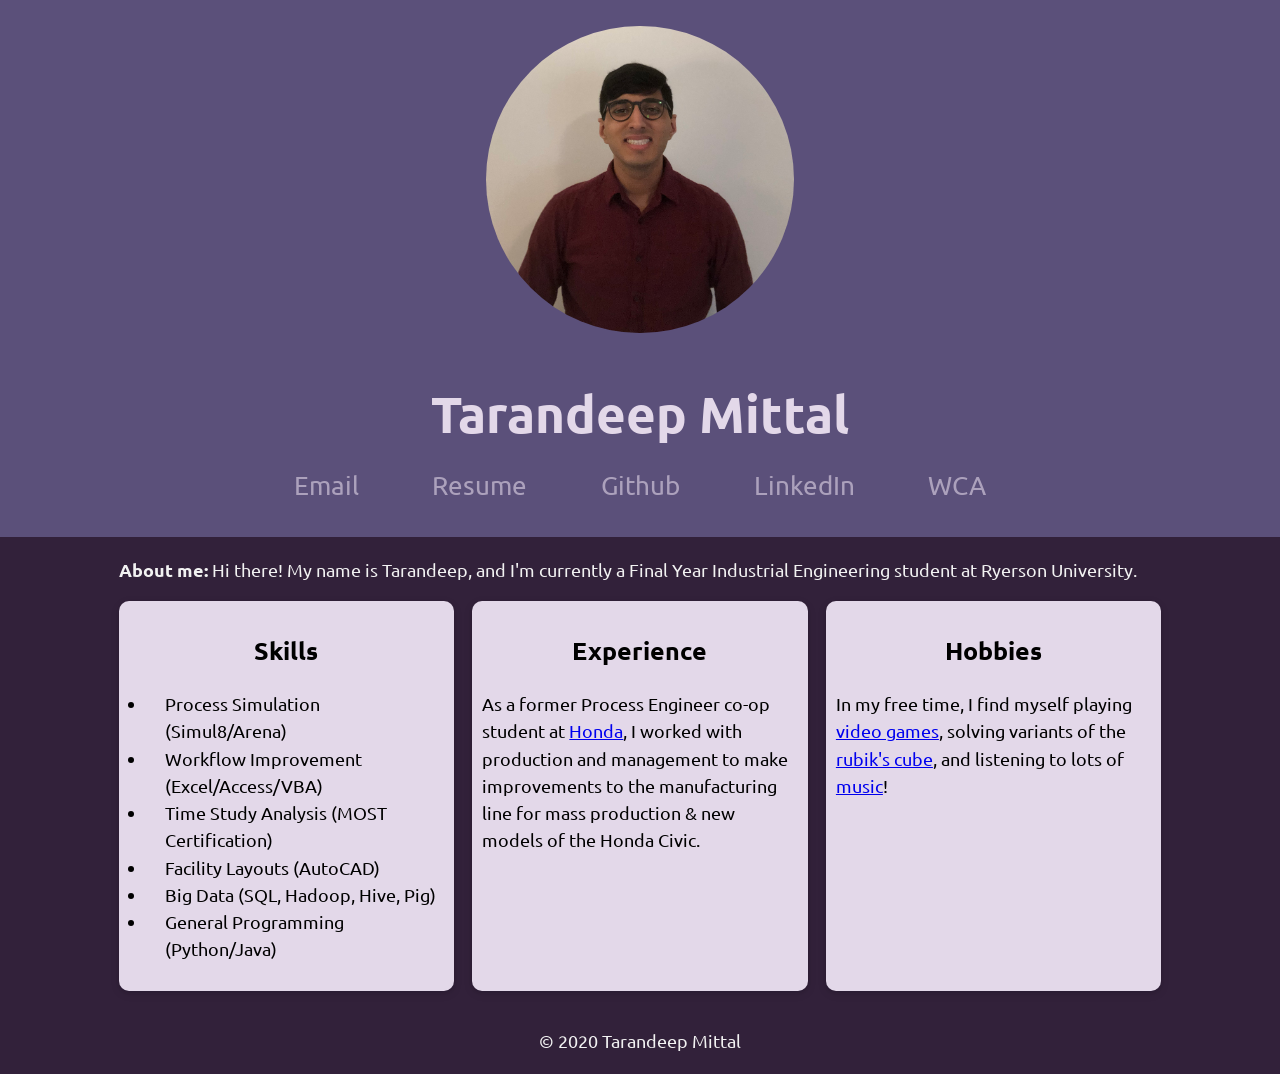
==== commit 125580a8: "website commit final commit for website" ====
--- a/index.html
+++ b/index.html
@@ -49,8 +49,16 @@
         <!--Skillset-->
         <div id="skillset" class="text"> 
             <h2>Skills</h2>
-            <p></p>
-            
+            <span>
+                <ul>
+                    <li>Process Simulation (Simul8/Arena)</li>
+                    <li>Workflow Improvement (Excel/Access/VBA) </li>
+                    <li>Time Study Analysis (MOST Certification)</li>
+                    <li>Facility Layouts (AutoCAD)</li>
+                    <li>Big Data (SQL, Hadoop, Hive, Pig)</li>
+                    <li>General Programming (Python/Java) </li>
+                </ul>
+            </span>
         </div>
 
         <!-- EXPERIENCE -->
--- a/src/css/styles.css
+++ b/src/css/styles.css
@@ -15,7 +15,7 @@
     grid-template-areas: 
         "top-header top-header top-header top-header top-header"
         ". about-me about-me about-me ."
-        ". hobbies skillset experience ."
+        ". skillset experience hobbies ."
         "footer footer footer footer footer";
     grid-gap: 1rem;
 }
@@ -154,10 +154,6 @@
     line-height: 1.5;
 }
 
-.text span {
-    text-align: justify;
-}
-
 #about-me{
     grid-area: about-me;
     line-height: 1.5;
@@ -196,6 +192,11 @@
 
 h4{
     font-size: 18px;
+}
+
+ul,li{
+    margin-top: 0;
+    padding-left: 1em;
 }
 
 @media only screen and (max-width: 1000px) {
@@ -208,9 +209,9 @@
         grid-template-areas: 
             "top-header top-header top-header"
             ". about-me ." 
-            ". hobbies ." 
             ". skillset ."
             ". experience ."
+            ". hobbies ." 
             "footer footer footer";   
     }
     #top-header h1 {
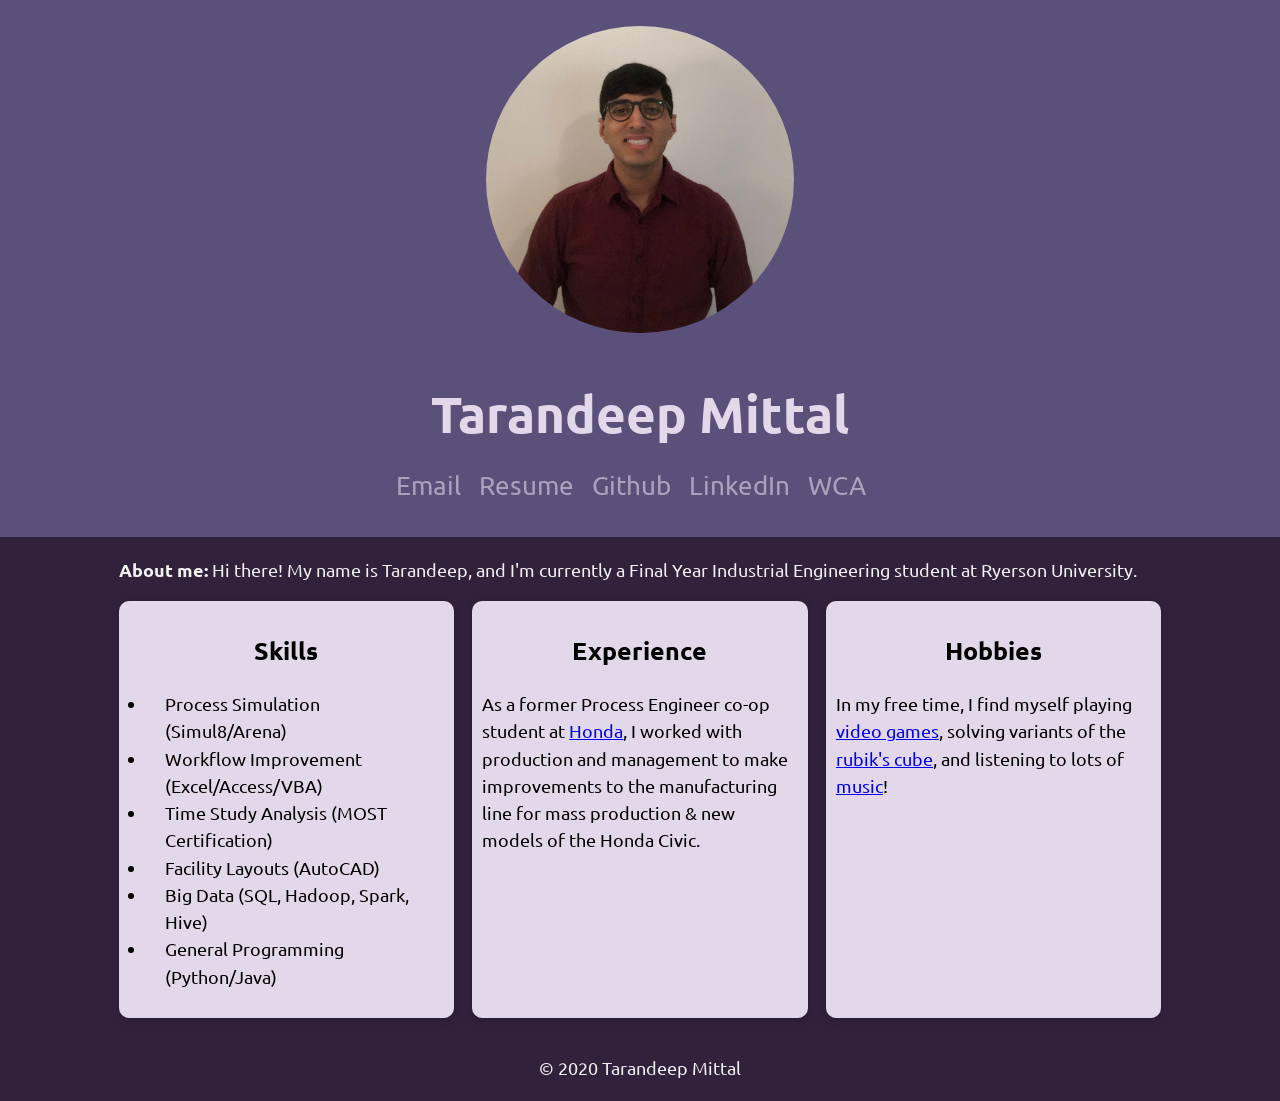
==== commit 2de507d2: "website updates" ====
--- a/index.html
+++ b/index.html
@@ -23,7 +23,7 @@
                 <h1>Tarandeep Mittal</h1>
                 <ul class="links">
                     <li><a href="mailto:tmittal@ryerson.ca">Email</a></li>
-                    <li><a href="https://ryersonprod-my.sharepoint.com/:b:/g/personal/tmittal_ryerson_ca/EaMP7UIW5fNBpak7nJiFl4cBqBl3NiJxjbB5ypyGC-L8jQ?e=husxuJ">Resume</a></li>
+                    <li><a href="https://www.icloud.com/iclouddrive/0c7_hIlP80v-L3TEsT_2Mh3KA#.Dec._2020._Semester_End">Resume</a></li>
                     <li><a href="https://github.com/tdmittens">Github</a></li>
                     <li><a href="https://www.linkedin.com/in/tarandeepmittal/">LinkedIn</a></li>
                     <li><a href="https://www.worldcubeassociation.org/persons/2014MITT02">WCA</a></li>
@@ -55,7 +55,7 @@
                     <li>Workflow Improvement (Excel/Access/VBA) </li>
                     <li>Time Study Analysis (MOST Certification)</li>
                     <li>Facility Layouts (AutoCAD)</li>
-                    <li>Big Data (SQL, Hadoop, Hive, Pig)</li>
+                    <li>Big Data (SQL, Hadoop, Spark, Hive)</li>
                     <li>General Programming (Python/Java) </li>
                 </ul>
             </span>
@@ -64,7 +64,9 @@
         <!-- EXPERIENCE -->
         <div id="experience" class="text">
             <h2>Experience</h2>
-            <span>As a former Process Engineer co-op student at <a href="http://www.hondacanadamfg.ca/">Honda</a>, I worked with production and management to make improvements to the manufacturing line for mass production & new models of the Honda Civic.</span>
+            <span>As a former Process Engineer co-op student at <a href="http://www.hondacanadamfg.ca/">Honda</a>, 
+                I worked with production and management to make improvements to the manufacturing 
+                line for mass production & new models of the Honda Civic.</span>
         </div>  
 
         <!-- HOBBIES -->
--- a/src/css/styles.css
+++ b/src/css/styles.css
@@ -86,12 +86,14 @@
     display: flex;
     justify-content: center;
     text-align: center;
-    gap: 6%;
+    
+    /*gap: 5%; doesn't work on safari*/
 }
 
 .links li{
     list-style: none;
     padding:0.5em 0;
+    margin-right: 1rem
 }
 
 .links li a{
